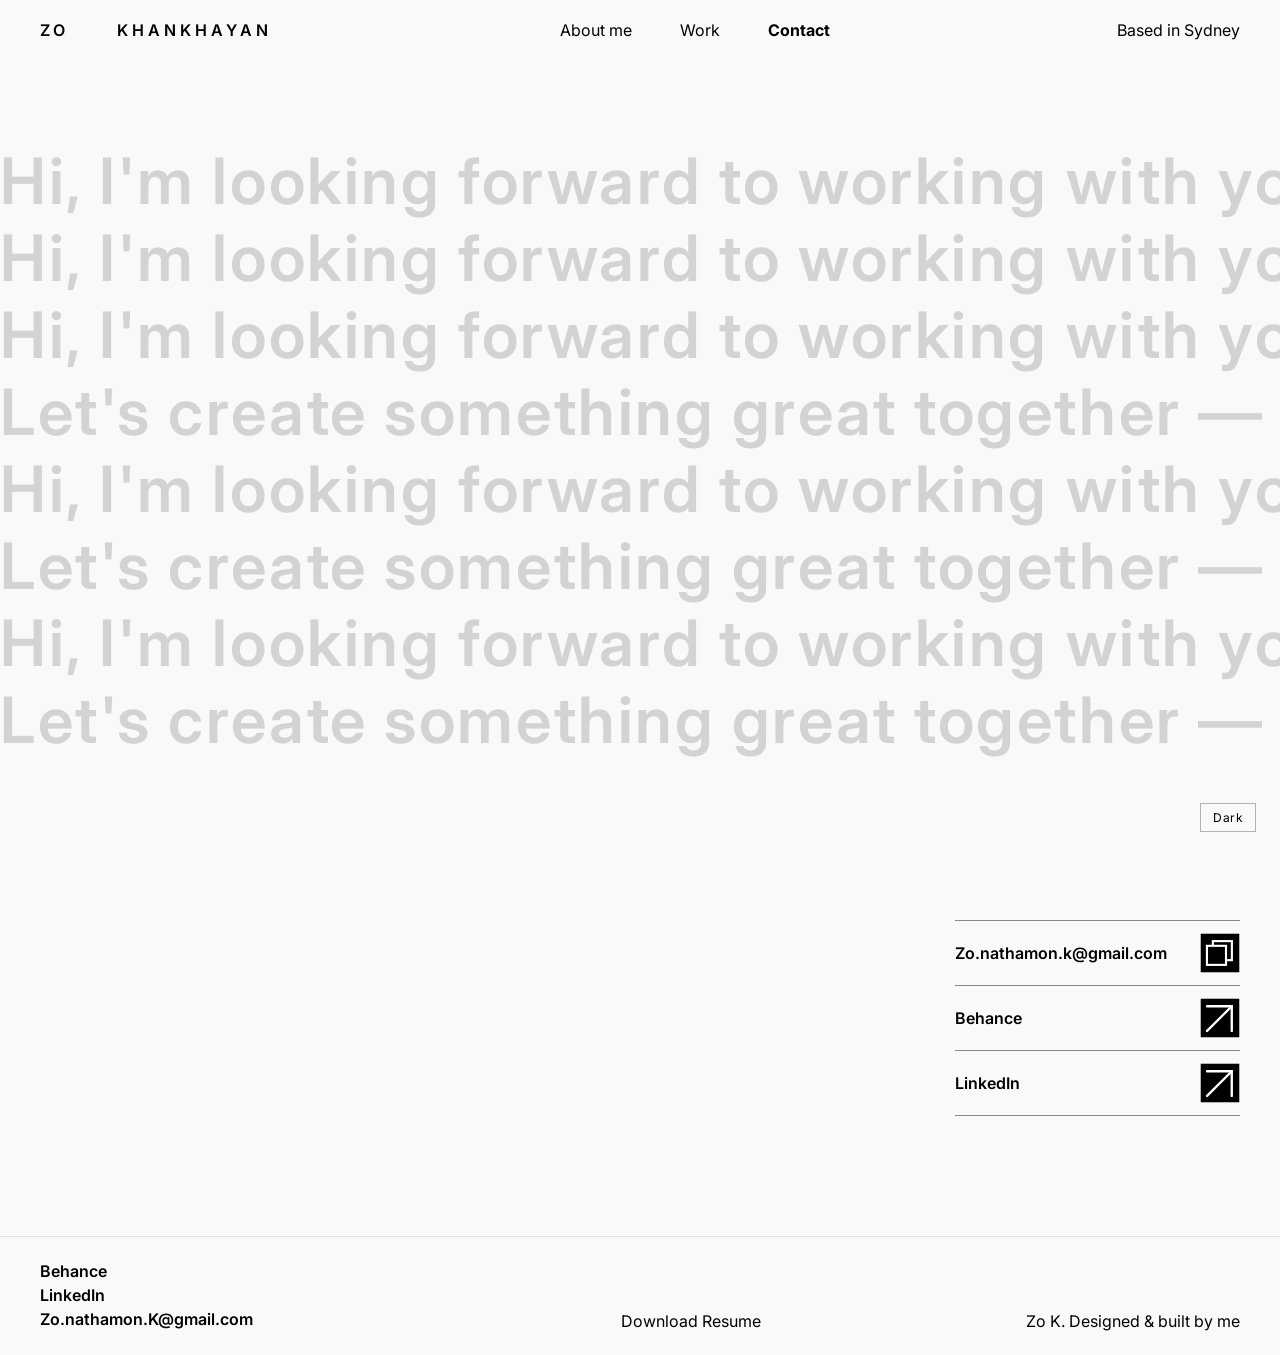
==== contact.html @ d24a214f "responsive for phone" ====
<!DOCTYPE html>
<html lang="en">

<head>
  <meta charset="UTF-8" />
  <meta name="viewport" content="width=device-width, initial-scale=1.0" />
  <title>Contact — Zo Khankhayan</title>
  <link href="https://fonts.googleapis.com/css2?family=Inter:wght@400;600&display=swap" rel="stylesheet" />
  <link rel="stylesheet" href="styles.css" />
  <style>
    /* ── Marquee zone — full width, vertically centered ── */
    .text-h2 {
      font-size: var(--h2-size);
      font-weight: 600;
      color: var(--gray-900);
    }

    .text-h2-regular {
      font-size: var(--h2-size);
      font-weight: 400;
      color: var(--gray-900);
    }

    .text-h4 {
      font-size: var(--h4-size);
      font-weight: 400;
      color: var(--gray-500);
    }

    .nav__links a:hover  { opacity: 0.6; }
.nav__links a.active { font-weight: 600; }

    .marquee-zone {
      width: 100%;
      display: flex;
      flex-direction: column;
      justify-content: center;
      gap: 0;
      padding: 20px 0;
      min-height: calc(100vh - 120px);
      overflow: hidden;
    }

    .marquee-track {
      display: flex;
      white-space: nowrap;
      animation: marquee-left 18s linear infinite;
    }

    .marquee-track.reverse {
      animation: marquee-right 18s linear infinite;
    }

    .marquee-track span {
      font-family: var(--font-family);
      font-size: clamp(32px, 5vw, 72px);
      font-weight: 600;
      color: var(--blue-900);
      opacity: 0.15;
      padding-right: 80px;
      transition: color 0.3s ease, opacity 0.3s ease;
      letter-spacing: 0.04em;
    }

    .marquee-zone:hover .marquee-track {
      animation-play-state: paused;
    }

    .marquee-zone:hover .marquee-track span {
      opacity: 0.6;
    }

    @keyframes marquee-left {
      from {
        transform: translateX(0);
      }

      to {
        transform: translateX(-50%);
      }
    }

    @keyframes marquee-right {
      from {
        transform: translateX(-50%);
      }

      to {
        transform: translateX(0);
      }
    }

    /* ── Contact details — below marquee ── */
    .contact-section {
      padding: 80px var(--margin) 120px;
      display: grid;
      grid-template-columns: repeat(12, 1fr);
      column-gap: var(--gutter);
    }

    .contact-details {
      grid-column: 10 / 13;
      display: flex;
      flex-direction: column;
      gap: 0;
      border-bottom: 1px solid var(--gray-500);
    }

    .contact-item {
      display: flex;
      align-items: center;
      justify-content: space-between;
      width: 100%;
      border-top: 1px solid var(--gray-500);
      padding: 12px 0;
    }

    .contact-item a,
    .contact-item span {
      font-family: var(--font-family);
      font-size: 16px;
      font-weight: 600;
      color: var(--blue-900);
      text-decoration: none;
      transition: opacity 0.2s ease, color 0.3s ease;
    }

    .contact-item a:hover {
      opacity: 0.6;
    }

    .contact-icon-box {
      width: 40px;
      height: 40px;
      background: var(--blue-900);
      border: 0.5px solid var(--blue-000);
      display: flex;
      align-items: center;
      justify-content: center;
      flex-shrink: 0;
      text-decoration: none;
      transition: background 0.3s ease, opacity 0.2s ease;
    }

    .contact-icon-box:hover {
      opacity: 0.7;
    }

    .contact-icon-box .inner {
      width: 18px;
      height: 18px;
      border: 1.8px solid var(--blue-000);
      display: block;
    }

    /* ── Responsive ── */
    @media (max-width: 1200px) {
      .contact-details {
        grid-column: 1 / -1;
      }
    }

    @media (max-width: 480px) {
      .marquee-track span {
        font-size: 24px;
      }

      .contact-section {
        padding: 48px var(--margin) 80px;
      }
    }
  </style>
</head>

<body>

  <!-- NAV -->
  <!-- NAV -->
  <nav class="nav">
    <a href="index.html" class="nav__logo text-h2">ZO&nbsp;&nbsp;&nbsp;&nbsp;&nbsp;&nbsp;KHANKHAYAN</a>

    <ul class="nav__links">
      <li><a href="index.html" class="text-h2-active">About me</a></li>
      <li><a href="work.html" class="text-h2-regular">Work</a></li>
      <li><a href="contact.html" class="text-h2-regular"><strong>Contact</strong></a></li>
    </ul>

    <span class="nav__location text-h2-regular">Based in Sydney</span>

    <!-- hamburger — inside nav, same row as logo -->
    <img src="files/ICON/Icon-Hamburger.svg" class="hamburger" id="hamburger" aria-label="Menu" />

  </nav>

  <!-- fullscreen mobile menu — outside nav -->
  <div class="mobile-menu" id="mobile-menu">
    <a href="index.html">About me</a>
    <a href="work.html">Work</a>
    <a href="contact.html">Contact</a>
    <span class="menu-location">Based in Sydney</span>
  </div>


  <!-- ════ MARQUEE — full width, center screen ════ -->
  <div class="marquee-zone">

    <div class="marquee-track">
      <span>Hi, I'm looking forward to working with you —</span>
      <span>Hi, I'm looking forward to working with you —</span>
      <span>Hi, I'm looking forward to working with you —</span>
      <span>Hi, I'm looking forward to working with you —</span>
    </div>

    <div class="marquee-track reverse">
      <span>Hi, I'm looking forward to working with you —</span>
      <span>Hi, I'm looking forward to working with you —</span>
      <span>Hi, I'm looking forward to working with you —</span>
      <span>Hi, I'm looking forward to working with you —</span>
    </div>

    <div class="marquee-track">
      <span>Hi, I'm looking forward to working with you —</span>
      <span>Hi, I'm looking forward to working with you —</span>
      <span>Hi, I'm looking forward to working with you —</span>
      <span>Hi, I'm looking forward to working with you —</span>
    </div>

    <div class="marquee-track reverse">
      <span>Let's create something great together —</span>
      <span>Let's create something great together —</span>
      <span>Let's create something great together —</span>
      <span>Let's create something great together —</span>
    </div>

    <div class="marquee-track">
      <span>Hi, I'm looking forward to working with you —</span>
      <span>Hi, I'm looking forward to working with you —</span>
      <span>Hi, I'm looking forward to working with you —</span>
      <span>Hi, I'm looking forward to working with you —</span>
    </div>

    <div class="marquee-track reverse">
      <span>Let's create something great together —</span>
      <span>Let's create something great together —</span>
      <span>Let's create something great together —</span>
      <span>Let's create something great together —</span>
    </div>

    <div class="marquee-track">
      <span>Hi, I'm looking forward to working with you —</span>
      <span>Hi, I'm looking forward to working with you —</span>
      <span>Hi, I'm looking forward to working with you —</span>
      <span>Hi, I'm looking forward to working with you —</span>
    </div>

    <div class="marquee-track reverse">
      <span>Let's create something great together —</span>
      <span>Let's create something great together —</span>
      <span>Let's create something great together —</span>
      <span>Let's create something great together —</span>
    </div>

  </div>

  <!-- ════ CONTACT DETAILS — below ════ -->
  <div class="contact-section">
    <div class="contact-details">


      <div class="contact-item">
        <span class="h2 email-label">Zo.nathamon.k@gmail.com</span>
        <button onclick="copyEmail()" class="contact-icon-box" id="copy-btn">
          <img src="files/ICON/Icon-copy.svg" width="40" height="40" alt="copy" />
        </button>
      </div>

      <div class="contact-item">
        <span class="h2">Behance</span>
        <a href="https://www.behance.net/Zo_Khankhayan" target="_blank" class="contact-icon-box">
          <img src="files/ICON/Icon-go.svg" width="40" height="40" alt="go" />
        </a>
      </div>

      <div class="contact-item">
        <a href="https://www.linkedin.com/in/zo-khankhayan-32413b2a5" target="_blank" class="h2">LinkedIn</a>
        <a href="https://www.linkedin.com/in/zo-khankhayan-32413b2a5" target="_blank" class="contact-icon-box">
          <img src="files/ICON/Icon-go.svg" width="40" height="40" alt="go" />
        </a>
      </div>

    </div>
  </div>

 <!-- FOOTER -->
    <footer class="reveal anim-fade-up">
    <div class="footer-contact">

      <div class="footer-contact-row"><a href="https://www.behance.net/Zo_Khankhayan" target="_blank">Behance</a>
      </div>
      <div class="footer-contact-row"><a href="https://www.linkedin.com/in/zo-khankhayan-32413b2a5"
          target="_blank">LinkedIn</a></div>
      <div class="footer-contact-row"><span>Zo.nathamon.K@gmail.com</span></div>
    </div>
    <div class="footer-dl">
      <a target="_blank" href="./files/260411_RESUME_ZO KHANKHAYAN_UXUI.pdf">Download Resume</a>
    </div>
    <div class="footer-copy">Zo K. Designed &amp; built by me</div>
  </footer>



  <!-- ════ THEME TOGGLE ════ -->
  <button id="theme-toggle">Dark</button>

  <!-- ════ CUSTOM CURSOR ════ -->
  <div id="cursor"></div>

  <script>
    const observer = new IntersectionObserver((entries) => {
      entries.forEach(entry => {
        if (entry.isIntersecting) entry.target.classList.add('is-visible');
        else entry.target.classList.remove('is-visible');
      });
    }, { threshold: 0.12 });
    document.querySelectorAll('.reveal').forEach(el => observer.observe(el));

    const toggle = document.getElementById('theme-toggle');
    if (localStorage.getItem('theme') === 'dark') {
      document.body.classList.add('dark');
      toggle.textContent = 'Light';
    }
    toggle.addEventListener('click', () => {
      const isDark = document.body.classList.toggle('dark');
      toggle.textContent = isDark ? 'Light' : 'Dark';
      localStorage.setItem('theme', isDark ? 'dark' : 'light');
    });

    const cursor = document.getElementById('cursor');
    let mx = -100, my = -100, cx = -100, cy = -100;
    document.addEventListener('mousemove', e => { mx = e.clientX; my = e.clientY; });
    document.addEventListener('mousedown', () => cursor.classList.add('clicking'));
    document.addEventListener('mouseup', () => cursor.classList.remove('clicking'));
    function lerp(a, b, t) { return a + (b - a) * t; }
    function animateCursor() {
      cx = lerp(cx, mx, 0.18);
      cy = lerp(cy, my, 0.18);
      cursor.style.left = cx + 'px';
      cursor.style.top = cy + 'px';
      requestAnimationFrame(animateCursor);
    }
    animateCursor();

    function copyEmail() {
      navigator.clipboard.writeText('Zo.nathamon.k@gmail.com');
      const label = document.querySelector('.email-label');
      label.textContent = 'Copied!';
      setTimeout(() => label.textContent = 'Zo.nathamon.k@gmail.com', 2000);
    }
  </script>


  <script>
    const hamburger = document.getElementById('hamburger');
    const mobileMenu = document.getElementById('mobile-menu');

    hamburger.addEventListener('click', () => {
      hamburger.classList.toggle('open');
      mobileMenu.classList.toggle('open');
    });

    mobileMenu.querySelectorAll('a').forEach(link => {
      link.addEventListener('click', () => {
        hamburger.classList.remove('open');
        mobileMenu.classList.remove('open');
      });
    });
  </script>

</body>

</html>
---- styles.css ----
/* =============================================
   DESIGN TOKENS — LIGHT MODE
   ============================================= */
:root {
  --gray-000: #FFFFFF;
  --gray-200: #F9F9F9;
  --gray-500: #888888;
  --gray-900: #000000;
  --rule-color: #b1b1b1;
  --footer-rule: #E0E0E0;

  --font-family: 'Inter', sans-serif;

  --h1-size: 96px;
  --h2-size: 16px;
  --h4-size: 12px;

  --margin: 40px;
  --gutter: 20px;
  --col-width: calc((100% - (var(--margin) * 2) - (var(--gutter) * 11)) / 12);
}

/* =============================================
   DESIGN TOKENS — DARK MODE
   ============================================= */
body.dark {
  --gray-000: #000000;
  --gray-200: #000000;
  --gray-500: #777777;
  --gray-900: #F0F0F0;
  --rule-color: #333333;
  --footer-rule: #2a2a2a;
}

.page-light {
  background: (--gray-200);
}

/* =============================================
   RESET & BASE
   ============================================= */
*,
*::before,
*::after {
  box-sizing: border-box;
  margin: 0;
  padding: 0;
  cursor: none !important;
}

html {
  font-size: 16px;
}

body {
  font-family: var(--font-family);
  background: var(--gray-200);
  color: var(--gray-900);
  overflow-x: hidden;
  transition: background 0.3s ease, color 0.3s ease;
}




/* =============================================
   CUSTOM CURSOR
   ============================================= */
#cursor {
  position: fixed;
  top: 0;
  left: 0;
  width: 24px;
  height: 24px;
  border-radius: 50%;
  background: #ff3300;
  pointer-events: none;
  z-index: 99999;
  transform: translate(-50%, -50%);
  will-change: left, top;
  mix-blend-mode: multiply;
}

body.dark #cursor {
  mix-blend-mode: difference;
}

#cursor.clicking {
  transform: translate(-50%, -50%) scale(0.82);
}

/* =============================================
   BUTTON
   ============================================= */

/* Primary — black fill */
.btn-primary {
  display: inline-flex;
  align-items: center;
  justify-content: center;
  background: var(--gray-900);
  color: var(--gray-000);
  font-family: var(--font-family);
  font-size: var(--h2-size);
  font-weight: 400;
  padding: 10px 10px;
  border: none;
  letter-spacing: 0.02em;
  text-decoration: none;
  transition: opacity 0.2s ease, background 0.3s ease;
}

body.dark .btn-primary {
  background: transparent;
  color: var(--blue-900);
  border: 1px solid var(--gray-900);
}

.btn-primary:hover {
  opacity: 0.7;
}

/* Secondary — outlined */
.btn-secondary {
  display: inline-flex;
  align-items: center;
  justify-content: center;
  background: transparent;
  color: var(--gray-900);
  font-family: var(--font-family);
  font-size: var(--h2-size);
  font-weight: 400;
  padding: 10px 10px;
  border: 1px solid var(--gray-900);
  letter-spacing: 0.02em;
  text-decoration: none;
  transition: background 0.2s ease, color 0.2s ease, border-color 0.3s ease;
}

.btn-secondary:hover {
  background: var(--gray-900);
  color: var(--gray-000);
}

/* =============================================
   Icon
   ============================================= */
.nav-arrows {
  display: flex;
}

/* =============================================
   TYPOGRAPHY
   ============================================= */
.h1 {
  font-weight: 600;
  font-size: clamp(32px, 4.44vw, 64px);
  color: var(--gray-900);
  line-height: 1;
}

.h2 {
  font-weight: 600;
  font-size: 16px;
  color: var(--gray-900);
}

.h3 {
  font-weight: 600;
  font-size: 16px;
  color: var(--gray-900);
}

.h4 {
  font-weight: 400;
  font-size: 12px;
  color: var(--gray-500);
}

.body {
  font-weight: 400;
  font-size: 16px;
  color: var(--gray-900);
  line-height: 1.6;
}

.muted {
  color: var(--gray-500);
}

/* page 2 typography aliases → same tokens */
.text-h1 {
  font-size: var(--h1-size);
  font-weight: 600;
  color: var(--gray-900);
  line-height: 1.1;
}

.text-h2 {
  font-size: var(--h2-size);
  font-weight: 600;
  color: var(--gray-900);
}

.text-h2-regular {
  font-size: var(--h2-size);
  font-weight: 400;
  color: var(--gray-900);
}

.text-h4 {
  font-size: var(--h4-size);
  font-weight: 400;
  color: var(--gray-500);
}

/* =============================================
   LAYOUT
   ============================================= */
.page-shell {
  max-width: 1920px;
  margin: 0 auto;
  padding: 0 var(--margin);
}

/* page 2 wrapper */
.page-wrapper {
  width: 100%;
  max-width: 1920px;
  margin: 0 auto;
  background: var(--gray-200);
  transition: background 0.3s ease;
}

.page-grid {
  display: grid;
  grid-template-columns: repeat(12, 1fr);
  column-gap: var(--gutter);
}

.rule-grid {
  grid-column: 3 / 13;
  border: none;
  border-top: 1px solid var(--rule-color);
}

.rule-grid-top {
  grid-column: 3 / 13;
  border: none;
  border-top: 1px solid var(--rule-color);
  margin-top: 150px;
}

.rule-grid-bottom {
  grid-column: 6 / 13;
  border: none;
  margin-bottom: 300px;
}

/* =============================================
   NAV — PAGE 1 (grid-based)
   ============================================= */
nav {
  position: sticky;
  top: 0;
  z-index: 100;
  background: var(--gray-200);
  transition: background 0.3s ease;
  max-width: 1920px;
  margin: 0 auto;
  padding: 34px var(--margin);
  display: grid;
  grid-template-columns: repeat(12, 1fr);
  column-gap: var(--gutter);
  align-items: center;
  animation: fadeIn 0.6s ease both;
}

.nav-logo {
  grid-column: 1 / 3;
  font-weight: 600;
  font-size: 16px;
  white-space: nowrap;
  color: var(--gray-900);
  text-decoration: none;
}

.nav-links {
  grid-column: 6 / 9;
  display: flex;
  gap: clamp(12px, 2.5vw, 36px);
  flex-wrap: wrap;
}

.nav-links a {
  text-decoration: none;
  color: var(--gray-900);
  font-size: 16px;
  transition: opacity 0.2s ease;
}

.nav-links a:hover {
  opacity: 0.6;
}

.nav-loc {
  grid-column: 10 / 13;
  font-size: 16px;
  color: var(--gray-500);
  text-align: right;
}

/* =============================================
   NAV — PAGE 2 (flex-based)
   ============================================= */
.nav {
  position: sticky;
  top: 0;
  z-index: 100;
  background: var(--gray-200);
  transition: background 0.3s ease;
  display: flex;
  align-items: center;
  justify-content: space-between;
  padding: 20px var(--margin);
  width: 100%;
}

.nav__logo {
  font-size: var(--h2-size);
  font-weight: 600;
  color: var(--gray-900);
  letter-spacing: 0.25em;
  text-decoration: none;
  transition: color 0.3s ease;
}

.nav__links {
  display: flex;
  align-items: center;
  gap: 48px;
  list-style: none;
}

.nav__links a {
  font-size: var(--h2-size);
  font-weight: 400;
  color: var(--gray-900);
  text-decoration: none;
  transition: opacity 0.2s ease, color 0.3s ease;
}

.nav__links a:hover {
  opacity: 0.6;
}

.nav__links a.active {
  font-weight: 600;
}

.nav__location {
  font-size: var(--h2-size);
  font-weight: 400;
  color: var(--gray-500);
  transition: color 0.3s ease;
}

/* =============================================
   HERO — PAGE 1
   ============================================= */
.hero-row {
  padding: clamp(32px, 5vw, 80px) 0;
  align-items: center;
}

.hero-num {
  grid-column: 1;
  align-self: start;
  padding: clamp(24px, 5vw, 24px) 0 clamp(16px, 3vw, 24px);
}

.hero-name {
  grid-column: 3 / 10;
  font-weight: 600;
  font-size: clamp(16px, 4.44vw, 64px);
  color: var(--gray-900);
  line-height: 1.32;
  margin-top: 14px;
  margin-bottom: 14px;
}

.hero-img {
  grid-column: 11 / 13;
  width: 100%;
  object-fit: contain;
  align-self: start;
  padding: clamp(24px, 5vw, 24px) 0 clamp(16px, 3vw, 24px);
}

.project-img-full {
  grid-column: 1 / 13;
  width: 100%;
  height: 100%;
  display: block;
  object-fit: cover;
}

/* =============================================
   HERO — PAGE 2
   ============================================= */
.hero,
.section-heading {
  padding: 10px var(--margin) 10px;
}

.hero__title {
  font-size: var(--h1-size);
  font-weight: 600;
  color: var(--gray-900);
  line-height: 1.1;
  letter-spacing: -0.01em;
  transition: color 0.3s ease;
  padding-top: 80px;
  padding-bottom: 80px;
}

/* =============================================
   BIO
   ============================================= */
.bio-wrap {
  grid-column: 3 / 13;
  padding: clamp(12px, 4vw, 40px) 0;
  display: flex;
  flex-direction: column;
  gap: 24px;
}

.bio-wrap .body {
  text-align: justify;
}

/* =============================================
   SECTION HEADER
   ============================================= */
.sec-num {
  grid-column: 1;
  align-self: end;
  padding: clamp(200px, 5vw, 24px) 0 clamp(16px, 3vw, 24px);

}

.sec-title {
  grid-column: 3 / 13;
  font-weight: 600;
  font-size: clamp(24px, 4.44vw, 64px);
  color: var(--gray-900);
  line-height: 1;
  padding: clamp(200px, 5vw, 24px) 0 clamp(16px, 3vw, 24px);
  align-self: end;
}

/* =============================================
   PERSONAL DETAILS
   ============================================= */
.det-label {
  grid-column: 3 / 5;
  font-weight: 600;
  font-size: 16px;
  align-self: start;
  padding-bottom: 20px;
  padding-top: 24px;
}

.det-val-a {
  grid-column: 7 / 9;
  padding-top: 24px;
}

.det-val-b {
  grid-column: 10 / 12;
  padding-top: 24px;
}

.det-val-full {
  grid-column: 7 / 13;
  padding-top: 24px;
}

.det-spacer {
  grid-column: 3 / 13;
  height: 16px;
}

.det-section-end {
  padding-bottom: clamp(24px, 4vw, 64px);
}

/* =============================================
   EXPERIENCE ENTRY
   ============================================= */
.entry-date {
  grid-column: 3;
  padding: clamp(24px, 3vw, 24px) 0;
  align-self: start;
}

.entry-date .h4 {
  margin-top: 4px;
}

.entry-tag {
  grid-column: 5 / 7;
  padding: clamp(24px, 3vw, 24px) 0;
  font-size: 14px;
  line-height: 1.6;
  align-self: start;
  color: var(--gray-900);
}

.entry-content {
  grid-column: 7 / 13;
  padding: clamp(24px, 3vw, 24px) 0;
  align-self: start;
}

.entry-content .h2 {
  margin-bottom: 10px;
}

.entry-content .body {
  text-align: justify;
}

.entry-content .skills {
  font-weight: 600;
  font-size: 16px;
  margin-top: 24px;
  color: var(--gray-900);
}

/* =============================================
   SKILL ROWS
   ============================================= */
.skill-label {
  grid-column: 3 / 7;
  font-weight: 600;
  font-size: 16px;
  padding: clamp(24px, 3vw, 24px) 0;
  align-self: start;
  color: var(--gray-900);
}

.skill-grid {
  grid-column: 7 / 13;
  display: grid;
  grid-template-columns: repeat(6, 1fr);
  column-gap: 0;
  row-gap: clamp(24px, 2vw, 24px);
  padding: clamp(24px, 3vw, 24px) 0;
  align-self: start;
}

.skill-item {
  grid-column: span 2;
  display: flex;
  align-items: center;
  gap: 12px;
}

.badge {
  width: 48px;
  height: 48px;
  flex-shrink: 0;
  background: var(--gray-900);
  color: var(--gray-000);
  font-weight: 600;
  font-size: 16px;
  display: flex;
  align-items: center;
  justify-content: center;
  text-align: center;
  transition: transform 0.2s cubic-bezier(0.22, 1, 0.36, 1), background 0.2s ease;
}

.badge:hover {
  transform: scale(1.08);
  background: #444;
}

.skill-item-text .h2 {
  font-size: 16px;
}

.skill-item-text .h4 {
  margin-top: 2px;
  font-size: 11px;
}

/* =============================================
   PROJECT GRID & CARD (page 2)
   ============================================= */
.project-section {
  padding: 0 var(--margin) 80px;
}

.project-grid {
  display: grid;
  grid-template-columns: 1fr 1fr;
  gap: var(--gutter);
}

.project-card {
  display: flex;
  flex-direction: column;
}

.project-card__header {
  display: flex;
  align-items: center;
  justify-content: space-between;
  margin-bottom: 8px;
}

.project-card__label {
  font-size: var(--h2-size);
  font-weight: 400;
  color: var(--gray-900);
  transition: color 0.3s ease;
}

.project-card__tags {
  display: flex;
  gap: 4px;
}

.project-card__tag {
  background-color: var(--rule-color);
  padding: 2px 0;
  width: 92px;
  text-align: center;
  font-size: var(--h4-size);
  font-weight: 400;
  color: var(--gray-900);
  transition: background-color 0.3s ease, color 0.3s ease;
}

.project-card__image {
  width: 100%;
  aspect-ratio: 680 / 500;
  object-fit: cover;
  display: block;
  background-color: var(--rule-color);
  transition: background-color 0.3s ease;
}

.back-to-top-wrap {
  grid-column: 1 / 13;
  display: flex;
  justify-content: space-between;
  align-items: center;
  padding: 40px 0 40px;
}

.project-card a {
  display: block;
  overflow: hidden;
}

.project-card__image {
  width: 100%;
  aspect-ratio: 680 / 500;
  object-fit: cover;
  display: block;
  background-color: var(--rule-color);
  will-change: transform;
  transform: translateZ(0);
  transition: transform 0.6s cubic-bezier(0.22, 1, 0.36, 1);
}

.project-card a:hover .project-card__image {
  transform: scale(1.04) translateZ(0);
}

/* =============================================
   FOOTER
   ============================================= */
footer {
  max-width: 1920px;
  margin: 0 auto;
  padding: clamp(24px, 5vw, 24px) var(--margin);
  display: grid;
  grid-template-columns: repeat(12, 1fr);
  column-gap: var(--gutter);
  border-top: 1px solid var(--footer-rule);
  align-items: start;
  transition: border-color 0.3s ease;
}

.footer-contact {
  grid-column: 1 / 6;
  display: flex;
  flex-direction: column;
  gap: 4px;
}

.footer-contact-row {
  display: flex;
  gap: 12px;
}

.footer-contact-row span:first-child {
  min-width: 72px;
}

.footer-contact a,
.footer-contact span {
  font-size: 16px;
  font-weight: 600;
  color: var(--gray-900);
  text-decoration: none;
  transition: opacity 0.2s ease, color 0.3s ease;
}

.footer-contact a:hover {
  opacity: 0.5;
}

.footer-dl {
  grid-column: 6 / 9;
  display: flex;
  flex-direction: column;
  align-items: center;
  gap: 4px;
  margin-top: 50px;
}

.footer-dl a {
  text-decoration: none;
  color: var(--gray-900);
  font-size: 16px;


  grid-column: 1 / 13;
  display: flex;
  justify-content: center;

  transition: opacity 0.2s ease, color 0.3s ease;
}

.footer-dl a:hover {
  opacity: 0.5;
}

.footer-copy {
  grid-column: 9 / 13;
  text-align: right;
  font-size: 16px;
  align-self: flex-end;
  color: var(--gray-900);
  transition: color 0.3s ease;
}

/* =============================================
   THEME TOGGLE
   ============================================= */
#theme-toggle {
  position: fixed;
  bottom: 24px;
  right: 24px;
  z-index: 99998;
  background: none;
  border: 1px solid var(--rule-color);
  color: var(--gray-900);
  font-family: var(--font-family);
  font-size: 12px;
  font-weight: 400;
  padding: 6px 12px;
  transition: border-color 0.2s ease, color 0.2s ease, background 0.2s ease;
  letter-spacing: 0.04em;
  margin-bottom: 44px;
}

#theme-toggle:hover {
  background: var(--gray-900);
  color: var(--gray-200);
}

/* =============================================
   ANIMATIONS
   ============================================= */
@keyframes slideUp {
  from {
    opacity: 0;
    transform: translateY(36px);
  }

  to {
    opacity: 1;
    transform: translateY(0);
  }
}

@keyframes fadeIn {
  from {
    opacity: 0;
  }

  to {
    opacity: 1;
  }
}

@keyframes fadeUp {
  from {
    opacity: 0;
    transform: translateY(16px);
  }

  to {
    opacity: 1;
    transform: translateY(0);
  }
}

@keyframes slideInLeft {
  from {
    opacity: 0;
    transform: translateX(-24px);
  }

  to {
    opacity: 1;
    transform: translateX(0);
  }
}

@keyframes slideInRight {
  from {
    opacity: 0;
    transform: translateX(24px);
  }

  to {
    opacity: 1;
    transform: translateX(0);
  }
}

@keyframes scaleIn {
  from {
    opacity: 0;
    transform: scale(0.92);
  }

  to {
    opacity: 1;
    transform: scale(1);
  }
}

.reveal {
  opacity: 0;
}

.reveal.anim-slide-up.is-visible {
  animation: slideUp 1.1s cubic-bezier(0.16, 1, 0.3, 1) forwards;
}

.reveal.anim-fade.is-visible {
  animation: fadeIn 0.5s ease forwards;
}

.reveal.anim-fade-up.is-visible {
  animation: fadeUp 0.6s cubic-bezier(0.22, 1, 0.36, 1) forwards;
}

.reveal.anim-left.is-visible {
  animation: slideInLeft 0.55s cubic-bezier(0.22, 1, 0.36, 1) forwards;
}

.reveal.anim-right.is-visible {
  animation: slideInRight 0.55s cubic-bezier(0.22, 1, 0.36, 1) forwards;
}

.reveal.anim-scale.is-visible {
  animation: scaleIn 0.6s cubic-bezier(0.22, 1, 0.36, 1) forwards;
}

.reveal.anim-rule.is-visible {
  animation: fadeIn 0.4s ease forwards;
}

.delay-1 {
  animation-delay: 0.08s !important;
}

.delay-2 {
  animation-delay: 0.16s !important;
}

.delay-3 {
  animation-delay: 0.24s !important;
}

.delay-4 {
  animation-delay: 0.32s !important;
}

.delay-5 {
  animation-delay: 0.40s !important;
}

/* =============================================
   RESPONSIVE — 1440px
   ============================================= */
@media (max-width: 1440px) {
  :root {
    --h1-size: 80px;
  }
}

/* =============================================
   RESPONSIVE — 1280px
   ============================================= */
@media (max-width: 1280px) {
  :root {
    --h1-size: 72px;
  }
}

/* =============================================
   RESPONSIVE — 1024px
   ============================================= */
@media (max-width: 1024px) {
  :root {
    --h1-size: 56px;
    --margin: 24px;
  }

  .nav__links {
    gap: 32px;
  }
}

/* =============================================
   RESPONSIVE — 900px
   ============================================= */
@media (max-width: 900px) {
  .page-grid {
    grid-template-columns: repeat(8, 1fr);
  }

  nav {
    grid-template-columns: repeat(8, 1fr);
    padding: 24px var(--margin);
  }

  .nav-logo {
    grid-column: 1 / 3;
    font-size: 12px;
  }

  .nav-links {
    grid-column: 3 / 7;
  }

  .nav-links a {
    font-size: 12px;
  }

  .nav-loc {
    display: none;
  }

  .h1,
  .sec-title,
  .sec-num,
  .hero-name {
    font-size: 32px;
  }

  .sec-title {
    padding: clamp(24px, 3vw, 24px) 0 clamp(12px, 2vw, 16px);
  }

  .sec-num {
    padding: clamp(24px, 3vw, 24px) 0 clamp(12px, 2vw, 16px);
  }



  .h2,
  .h3,
  .body,
  .skill-label,
  .skill-item-text .h2,
  .det-label,
  .entry-content .skills,
  .nav-logo {
    font-size: 12px;
  }

  .rule-grid {
    grid-column: 1 / -1;
  }

  .rule-grid-top {
    grid-column: 1 / -1;
    margin-top: 100px;
  }

  .rule-grid-bottom {
    grid-column: 1 / -1;
    margin-bottom: 100px;
  }

  .hero-num {
    grid-column: 1;
    padding: clamp(10px, 3vw, 10px) 0 clamp(0px, 2vw, 16px);
  }

  .hero-name {
    grid-column: 2 / 7;
    margin-top: 10px;
    margin-bottom: 10px;
  }

  .hero-img {
    grid-column: 7 / 9;
    padding: clamp(10px, 3vw, 10px) 0 clamp(0px, 2vw, 16px);
  }

  .bio-wrap {
    grid-column: 1 / -1;
  }

  .sec-num {
    grid-column: 1;
    margin-right: 10px;
  }

  .sec-title {
    grid-column: 2 / -1;
    margin-left: -40px;
  }

  .det-label {
    grid-column: 1 / 3;
  }

  .det-val-a {
    grid-column: 3 / 6;
  }

  .det-val-b {
    grid-column: 6 / 9;
  }

  .det-val-full {
    grid-column: 3 / -1;
  }

  .det-spacer {
    grid-column: 1 / -1;
  }

  .entry-date {
    grid-column: 1 / 3;
  }

  .entry-tag {
    grid-column: 3 / 5;
    font-size: 12px;
  }

  .entry-content {
    grid-column: 5 / -1;
    font-size: 12px;
  }

  .skill-label {
    grid-column: 1 / 3;
  }

  .skill-grid {
    grid-column: 3 / -1;
    grid-template-columns: repeat(6, 1fr);
  }

  footer {
    grid-template-columns: repeat(8, 1fr);
  }

  .footer-contact {
    grid-column: 1 / 5;
    font-size: 12px;
  }

  .footer-dl {
    grid-column: 5 / 7;
  }

  .footer-dl a {
    font-size: 12px;
  }

  .footer-copy {
    grid-column: 7 / -1;
    font-size: 12px;
  }
}

/* =============================================
   RESPONSIVE — 768px
   ============================================= */
@media (max-width: 768px) {


  :root {
    --h1-size: 40px;
    --margin: 20px;
  }

  .nav {
    flex-wrap: wrap;
    gap: 16px;
    padding-top: 24px;
    padding-bottom: 24px;
  }

  .nav__location {
    order: 3;
    width: 100%;
  }

  .project-grid {
    grid-template-columns: 1fr;
  }

   .footer-contact,
  .footer-dl,
  .footer-copy {
    grid-column: 1;
  }

  .footer-contact {
    font-size: 12px;
       grid-column: 1 / 8;
  border-bottom: 1px solid var(--rule-color);
  padding-bottom: 16px;  /* space between text and border */
  margin-bottom: 16px;   /* space after the border */
  }

  .footer-dl {
    align-items: flex-start;
    margin-top: -6px;
     grid-column: 1 / 8;
  border-bottom: 1px solid var(--rule-color);
  padding-bottom: 16px;  /* space between text and border */
  margin-bottom: 16px;   /* space after the border */
  }

  .footer-dl a {
    font-size: 12px;
  }

  .footer-copy {
    grid-column: 1 / 8;
    font-size: 12px;
    text-align: left;
    margin-top: -6px;
  }

  .footer-contact a,
  .footer-contact span {
    font-size: 12px;
  }

  .btn-primary,
  .btn-secondary {
    padding: 6px 6px;
  }

  .nav-arrows img {
    width: 34px;
    height: 34px;
  }
}



/* =============================================
   RESPONSIVE — 482px
   ============================================= */
@media (max-width: 482px) {
  .page-grid {
    grid-template-columns: repeat(4, 1fr);
  }

  nav {
    grid-template-columns: repeat(4, 1fr);
    row-gap: 12px;
    padding: 20px var(--margin);
  }

  .nav-logo {
    grid-column: 1 / 3;
    font-size: 12px;
  }

  .nav-links {
    grid-column: 1 / -1;
  }

  .nav-links a {
    font-size: 12px;
  }

  .nav-loc {
    display: none;
  }

  .h1,
  .sec-title,
  .sec-num,
  .hero-name {
    font-size: 18px;
  }

  .sec-title {
    padding: 56px 0 12px;
  }

  .sec-num {
    padding: 56px 0 12px;
  }

  .sec-num {
    grid-column: 1;
    margin-right: 10px;
  }

  .sec-title {
    grid-column: 2 / -1;
    margin-left: -50px;
  }

  .h2,
  .h3,
  .body,
  .skill-label,
  .skill-item-text .h2,
  .det-label,
  .entry-content .skills {
    font-size: 12px;
  }

  .body {
    font-size: 12px;
  }

  .project-card__label {
    font-size: 12px;
    margin-right: 12px;
  }

  .rule-grid {
    grid-column: 1 / -1;
  }

  .hero-num {
    grid-column: 1;
    padding: clamp(10px, 3vw, 24px) 0 clamp(0px, 2vw, 16px);
  }

  .hero-name {
    grid-column: 2 / 4;
    margin-top: 10px;
    margin-bottom: 10px;
  }

  .hero-img {
    grid-column: 4 / 5;
    padding: clamp(10px, 3vw, 24px) 0 clamp(10px, 2vw, 16px);
  }

  .bio-wrap {
    grid-column: 1 / -1;
    gap: 16px;
  }

  .sec-num {
    grid-column: 1;
  }

  .sec-title {
    grid-column: 2 / -1;
  }

  .det-label {
    grid-column: 1 / -1;
    padding-bottom: 8px;
  }

  .det-val-a {
    grid-column: 1 / 3;
    padding-top: 0;
  }

  .det-val-b {
    grid-column: 3 / -1;
    padding-top: 0;
  }

  .det-val-full {
    grid-column: 1 / -1;
    padding-top: 0;
  }

  .det-spacer {
    grid-column: 1 / -1;
    height: 8px;
  }

  .entry-date {
    grid-column: 1 / 2;
    padding-bottom: 0;
  }

  .entry-tag {
    grid-column: 3 / -1;
    font-size: 12px;
  }

  .entry-content {
    grid-column: 1 / -1;
    padding-top: 8px;
    font-size: 12px;
  }

  .skill-label {
    grid-column: 1 / -1;
    padding-bottom: 0;
  }

  .skill-grid {
    grid-column: 1 / -1;
    grid-template-columns: repeat(2, 1fr);
    row-gap: 16px;
  }

  .skill-item {
    grid-column: span 1 !important;
  }

  .badge {
    width: 48px;
    height: 48px;
    font-size: 12px;
  }

  footer {
    grid-template-columns: 1fr;
    row-gap: 20px;
  }

  .footer-contact,
  .footer-dl,
  .footer-copy {
    grid-column: 1;
  }

  .footer-contact {
    font-size: 12px;
       grid-column: 1 / 4;
  border-bottom: 1px solid var(--rule-color);
  padding-bottom: 16px;  /* space between text and border */
  margin-bottom: 16px;   /* space after the border */
  }

  .footer-dl {
    align-items: flex-start;
    margin-top: -24px;
     grid-column: 1 / 4;
  border-bottom: 1px solid var(--rule-color);
  padding-bottom: 16px;  /* space between text and border */
  margin-bottom: 16px;   /* space after the border */
  }

  .footer-dl a {
    font-size: 12px;
  }

  .footer-copy {
    font-size: 12px;
    text-align: left;
    margin-top: -24px;
  }

  .footer-contact a,
  .footer-contact span {
    font-size: 12px;
  }

  .sec-num {
    padding-top: clamp(48px, 8vw, 80px);
  }

  .hero__title {
    padding-top: 40px;
    padding-bottom: 40px;
  }


}


/* =============================================
   RESPONSIVE — 480px
   ============================================= */
@media (max-width: 480px) {
  :root {
    --h1-size: 32px;
    --margin: 16px;
  }

  .nav__links {
    gap: 20px;
  }
}


/* =============================================
   HAMBURGER MENU
   ============================================= */
@media (max-width: 1024px) {
  .hamburger {
    display: flex;
  }

  .nav__links {
    display: none;
  }

  .nav__location {
    align-items: flex-end;
  }
}


.hamburger {
  display: none;
  flex-direction: column;
  gap: 5px;
  background: none;
  border: none;
  padding: 0px;
  z-index: 200;
}

.hamburger span {
  display: block;
  width: 24px;
  height: 2px;
  background: var(--gray-900);
  transition: transform 0.3s ease, opacity 0.3s ease, background 0.3s ease;
}

/* animate to X when open */
.hamburger.open span:nth-child(1) {
  transform: translateY(7px) rotate(45deg);
}

.hamburger.open span:nth-child(2) {
  opacity: 0;
}

.hamburger.open span:nth-child(3) {
  transform: translateY(-7px) rotate(-45deg);
}

/* fullscreen overlay menu */
.mobile-menu {
  position: fixed;
  inset: 0;
  background: var(--gray-200);
  z-index: 150;
  display: flex;
  flex-direction: column;
  align-items: center;
  justify-content: center;
  padding: 0 var(--margin);
  gap: 16px;
  opacity: 0;
  pointer-events: none;
  transition: opacity 0.3s ease, background 0.3s ease;
}

.mobile-menu.open {
  opacity: 1;
  pointer-events: all;
}

.mobile-menu a {
  font-family: var(--font-family);
  font-size: clamp(12px, 6vw, 12px);
  font-weight: 600;
  color: var(--gray-900);
  text-decoration: none;
  transition: opacity 0.2s ease;
}

.your-element {
  border-bottom: 1px solid var(--gray-900);
  margin-left: calc(-1 * var(--margin));
  margin-right: calc(-1 * var(--margin));
  padding-left: var(--margin);
  padding-right: var(--margin);
}



.mobile-menu a:hover {
  opacity: 0.5;
}

.mobile-menu .menu-location {
  font-size: 12px;
  font-weight: 400;
  color: var(--gray-500);
  margin-top: 24px;
}

/* show hamburger, hide nav links on mobile */
@media (max-width: 768px) {
  .hamburger {
    display: flex;
  }

  .nav__links {
    display: none;
  }

  .nav__location {
    display: none;
  }
}
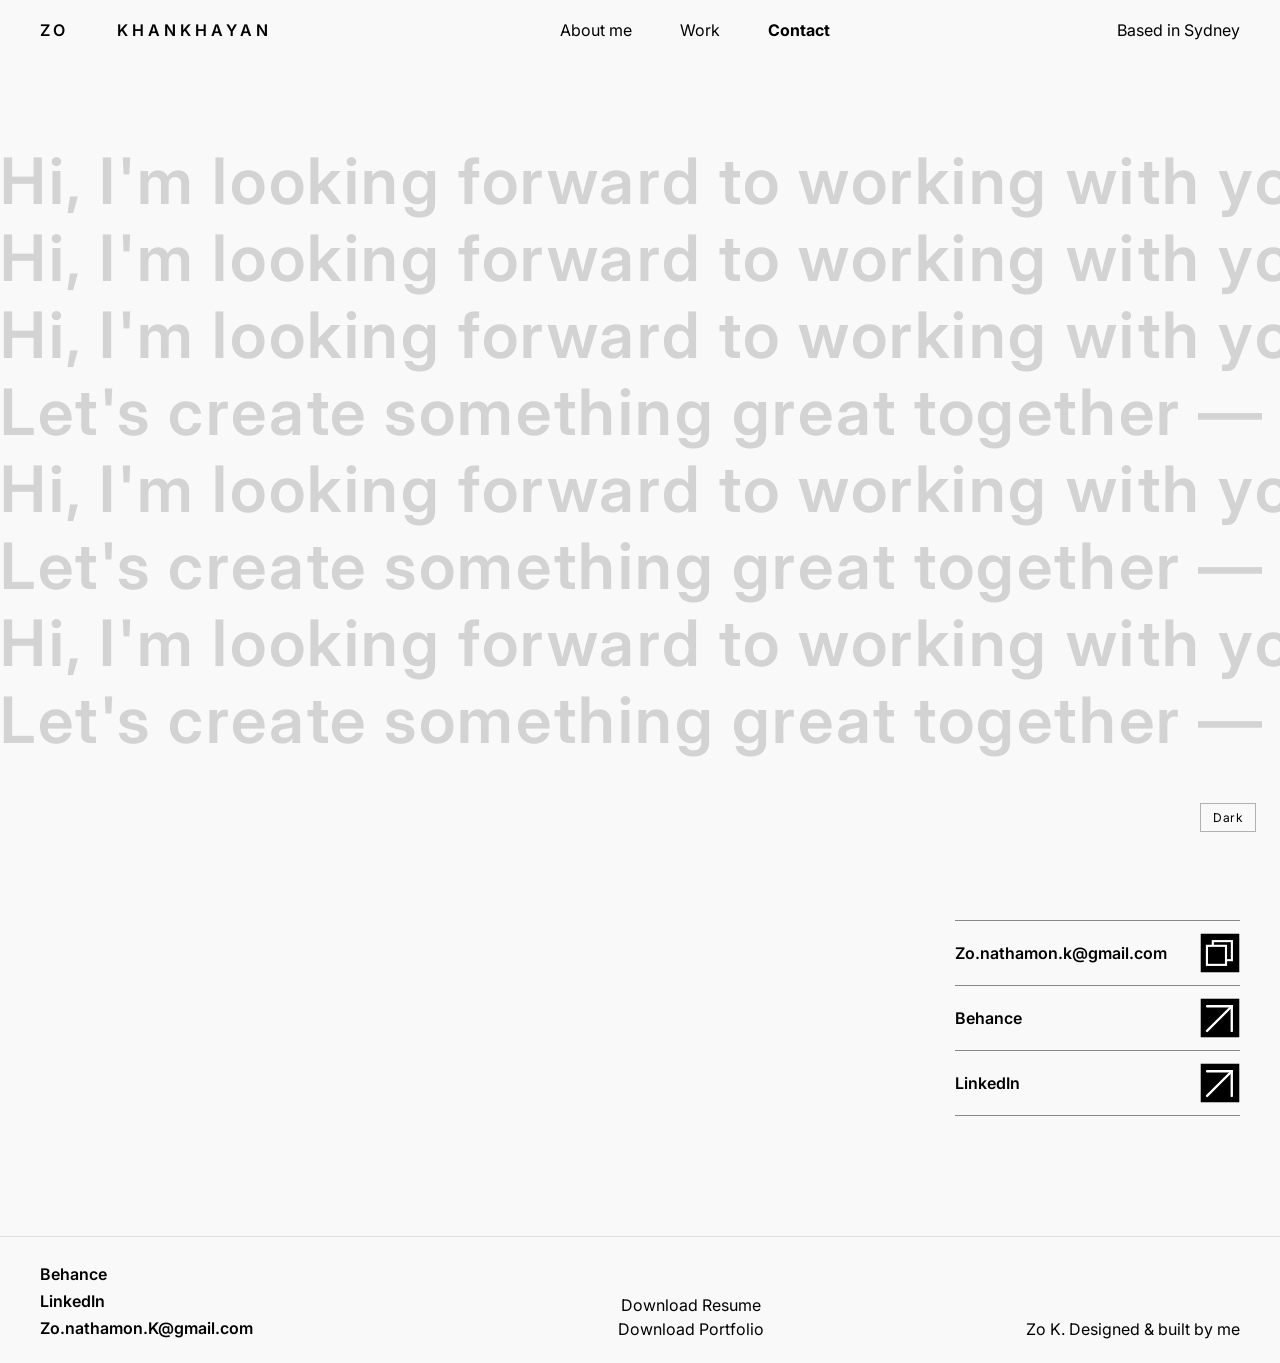
==== commit 54cf478b: "update line between photo" ====
--- a/contact.html
+++ b/contact.html
@@ -302,7 +302,8 @@
       <div class="footer-contact-row"><span>Zo.nathamon.K@gmail.com</span></div>
     </div>
     <div class="footer-dl">
-      <a target="_blank" href="./files/260411_RESUME_ZO KHANKHAYAN_UXUI.pdf">Download Resume</a>
+      <a target="_blank" href="./files/260407_RESUME_ZO KHANKHAYAN_A4.pdf">Download Resume</a>
+      <a target="_blank" href="./files/260407_PORTFOLIO_ZO KHANKHAYAN_A3.pdf">Download Portfolio</a>
     </div>
     <div class="footer-copy">Zo K. Designed &amp; built by me</div>
   </footer>
--- a/styles.css
+++ b/styles.css
@@ -403,6 +403,7 @@
   height: 100%;
   display: block;
   object-fit: cover;
+  border-bottom: solid 1px var(--rule-color);
 }
 
 /* =============================================
@@ -719,6 +720,7 @@
   color: var(--gray-900);
   text-decoration: none;
   transition: opacity 0.2s ease, color 0.3s ease;
+  margin-top: 3px;
 }
 
 .footer-contact a:hover {
@@ -731,7 +733,7 @@
   flex-direction: column;
   align-items: center;
   gap: 4px;
-  margin-top: 50px;
+  margin-top: 34px;
 }
 
 .footer-dl a {
@@ -1153,7 +1155,7 @@
 
   .footer-dl {
     align-items: flex-start;
-    margin-top: -6px;
+    margin-top: -4px;
      grid-column: 1 / 8;
   border-bottom: 1px solid var(--rule-color);
   padding-bottom: 16px;  /* space between text and border */
@@ -1380,7 +1382,7 @@
 
   .footer-dl {
     align-items: flex-start;
-    margin-top: -24px;
+    margin-top: -20px;
      grid-column: 1 / 4;
   border-bottom: 1px solid var(--rule-color);
   padding-bottom: 16px;  /* space between text and border */
